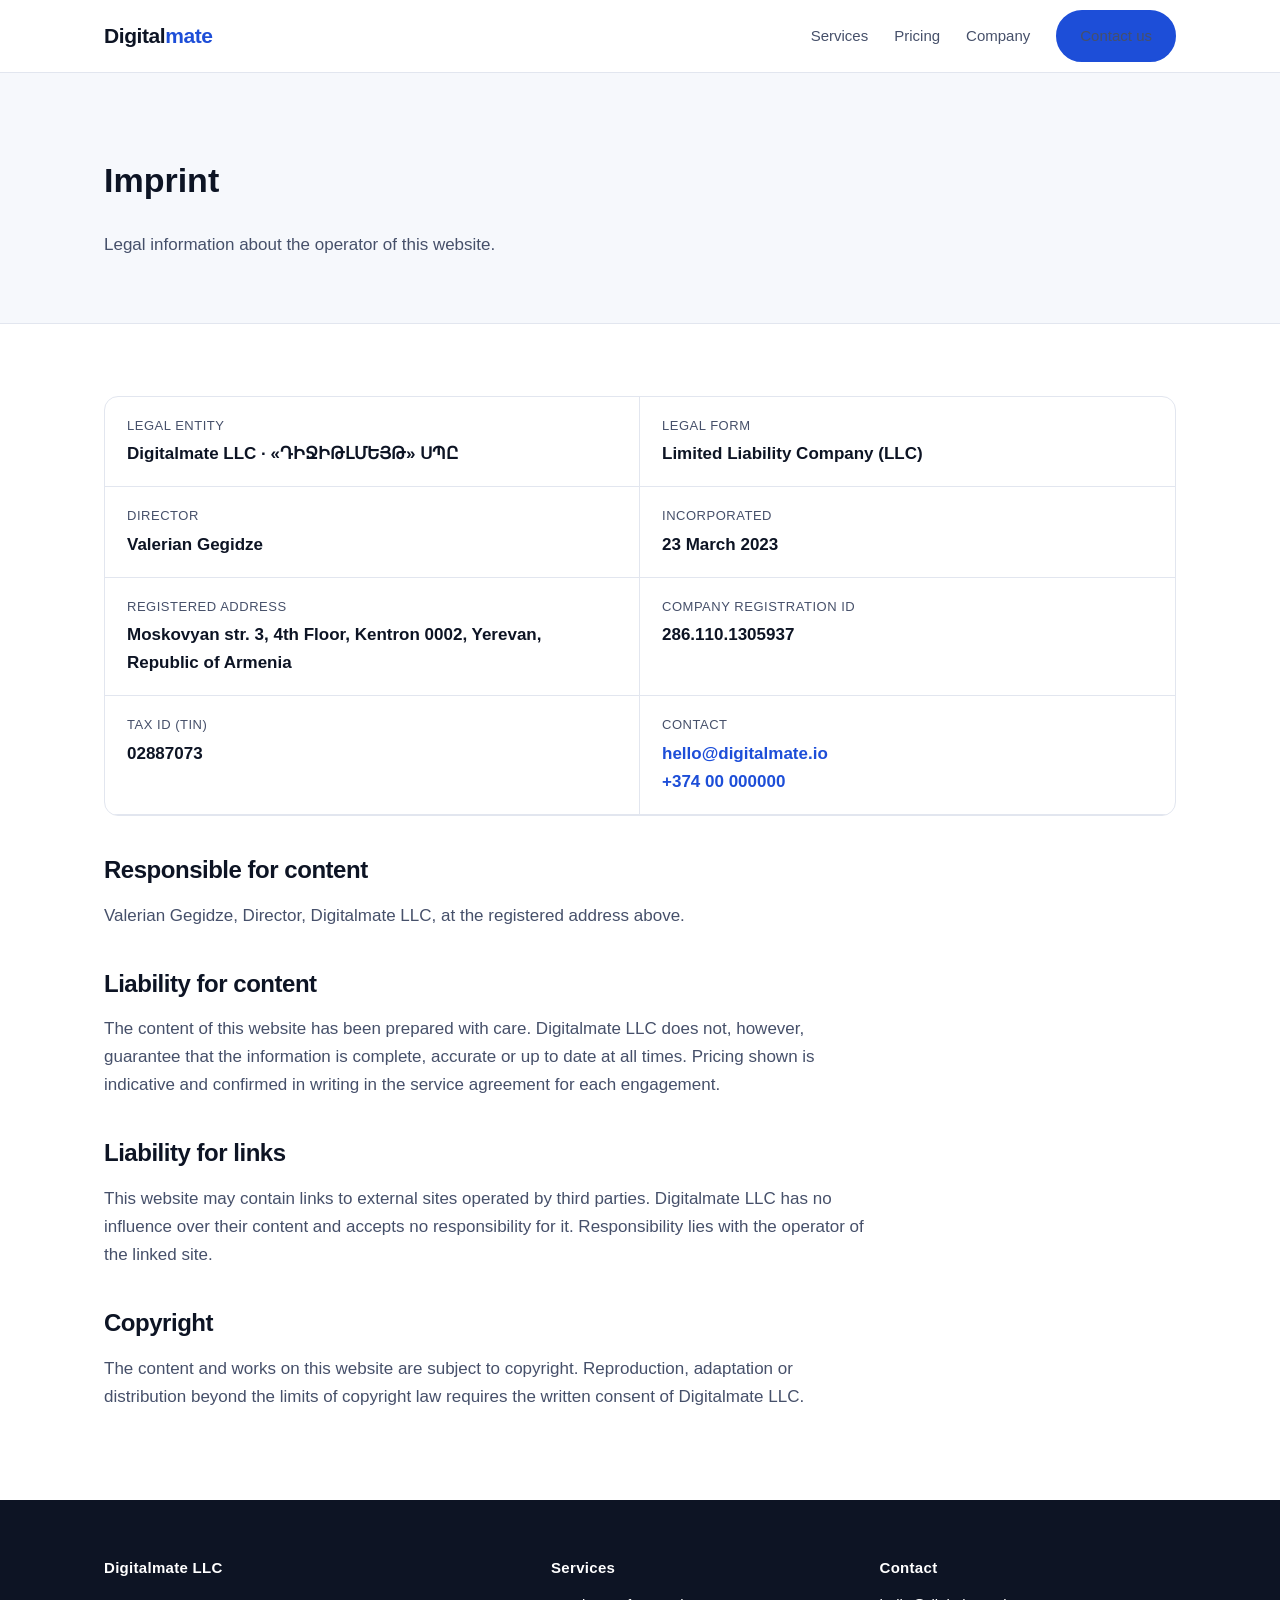
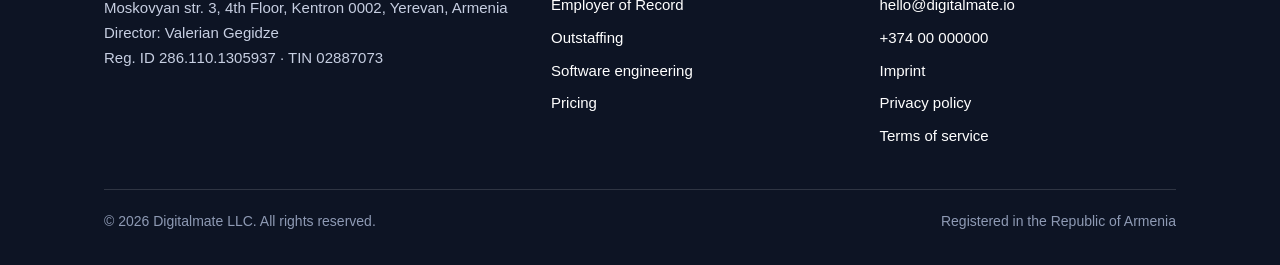
==== imprint.html @ 42991a8d "Digitalmate LLC website — preview build Static site: home (services, pricing, process, company detai" ====
<!DOCTYPE html>
<html lang="en">
<head>
<meta charset="utf-8">
<meta name="viewport" content="width=device-width, initial-scale=1">
<title>Imprint — Digitalmate LLC</title>
<meta name="description" content="Legal information for Digitalmate LLC: registered company details, director, address, registration ID and tax number in Yerevan, Armenia.">
<link rel="canonical" href="https://digitalmate.io/imprint.html">
<!-- PREVIEW ONLY: remove the next line before the site goes live on digitalmate.io -->
<meta name="robots" content="noindex, nofollow">
<link rel="stylesheet" href="styles.css">
</head>
<body>

<header class="site-header">
  <div class="wrap">
    <a class="logo" href="index.html">Digital<span>mate</span></a>
    <nav class="nav">
      <a href="index.html#services">Services</a>
      <a href="index.html#pricing">Pricing</a>
      <a href="index.html#company">Company</a>
      <a class="btn" href="index.html#contact">Contact us</a>
    </nav>
  </div>
</header>

<main>
  <div class="page-head">
    <div class="wrap">
      <h1>Imprint</h1>
      <p class="section-intro">Legal information about the operator of this website.</p>
    </div>
  </div>

  <section>
    <div class="wrap">
      <div class="details">
        <div>
          <span class="label">Legal entity</span>
          <span class="value">Digitalmate LLC · «ԴԻՋԻԹԼՄԵՅԹ» ՍՊԸ</span>
        </div>
        <div>
          <span class="label">Legal form</span>
          <span class="value">Limited Liability Company (LLC)</span>
        </div>
        <div>
          <span class="label">Director</span>
          <span class="value">Valerian Gegidze</span>
        </div>
        <div>
          <span class="label">Incorporated</span>
          <span class="value">23 March 2023</span>
        </div>
        <div>
          <span class="label">Registered address</span>
          <span class="value">Moskovyan str. 3, 4th Floor, Kentron 0002, Yerevan, Republic of Armenia</span>
        </div>
        <div>
          <span class="label">Company registration ID</span>
          <span class="value">286.110.1305937</span>
        </div>
        <div>
          <span class="label">Tax ID (TIN)</span>
          <span class="value">02887073</span>
        </div>
        <div>
          <span class="label">Contact</span>
          <span class="value">
            <a href="mailto:hello@digitalmate.io">hello@digitalmate.io</a><br>
            <a href="tel:+37400000000">+374 00 000000</a>
          </span>
        </div>
      </div>

      <div class="prose" style="margin-top:40px">
        <h2>Responsible for content</h2>
        <p>Valerian Gegidze, Director, Digitalmate LLC, at the registered address above.</p>

        <h2>Liability for content</h2>
        <p>
          The content of this website has been prepared with care. Digitalmate LLC does not, however,
          guarantee that the information is complete, accurate or up to date at all times. Pricing
          shown is indicative and confirmed in writing in the service agreement for each engagement.
        </p>

        <h2>Liability for links</h2>
        <p>
          This website may contain links to external sites operated by third parties. Digitalmate LLC
          has no influence over their content and accepts no responsibility for it. Responsibility
          lies with the operator of the linked site.
        </p>

        <h2>Copyright</h2>
        <p>
          The content and works on this website are subject to copyright. Reproduction, adaptation or
          distribution beyond the limits of copyright law requires the written consent of
          Digitalmate LLC.
        </p>
      </div>
    </div>
  </section>
</main>

<footer class="site-footer">
  <div class="wrap">
    <div class="footer-grid">
      <div>
        <h4>Digitalmate LLC</h4>
        <p>
          Moskovyan str. 3, 4th Floor, Kentron 0002, Yerevan, Armenia<br>
          Director: Valerian Gegidze<br>
          Reg. ID 286.110.1305937 · TIN 02887073
        </p>
      </div>
      <div>
        <h4>Services</h4>
        <ul>
          <li><a href="index.html#services">Employer of Record</a></li>
          <li><a href="index.html#services">Outstaffing</a></li>
          <li><a href="index.html#services">Software engineering</a></li>
          <li><a href="index.html#pricing">Pricing</a></li>
        </ul>
      </div>
      <div>
        <h4>Contact</h4>
        <ul>
          <li><a href="mailto:hello@digitalmate.io">hello@digitalmate.io</a></li>
          <li><a href="tel:+37400000000">+374 00 000000</a></li>
          <li><a href="imprint.html">Imprint</a></li>
          <li><a href="privacy.html">Privacy policy</a></li>
          <li><a href="terms.html">Terms of service</a></li>
        </ul>
      </div>
    </div>
    <div class="footer-bottom">
      <span>© 2026 Digitalmate LLC. All rights reserved.</span>
      <span>Registered in the Republic of Armenia</span>
    </div>
  </div>
</footer>

</body>
</html>
---- styles.css ----
/* Digitalmate LLC — static site
   One stylesheet, no frameworks, no build step. */

:root {
  --ink: #0d1424;
  --ink-soft: #46506a;
  --line: #e2e6ef;
  --bg: #ffffff;
  --bg-soft: #f6f8fc;
  --brand: #1d4ed8;
  --brand-dark: #1533a8;
  --accent: #0ea5a3;
  --radius: 14px;
  --wrap: 1120px;
}

* { box-sizing: border-box; }

html { scroll-behavior: smooth; }

body {
  margin: 0;
  background: var(--bg);
  color: var(--ink);
  font-family: -apple-system, BlinkMacSystemFont, "Segoe UI", Roboto, Helvetica, Arial, sans-serif;
  font-size: 17px;
  line-height: 1.65;
  -webkit-font-smoothing: antialiased;
}

img { max-width: 100%; display: block; }

a { color: var(--brand); }

.wrap {
  max-width: var(--wrap);
  margin: 0 auto;
  padding: 0 24px;
}

/* ---------- header ---------- */
.site-header {
  position: sticky;
  top: 0;
  z-index: 50;
  background: rgba(255, 255, 255, 0.94);
  backdrop-filter: saturate(180%) blur(8px);
  border-bottom: 1px solid var(--line);
}

.site-header .wrap {
  display: flex;
  align-items: center;
  justify-content: space-between;
  gap: 16px;
  min-height: 72px;
}

.logo {
  font-size: 21px;
  font-weight: 700;
  letter-spacing: -0.02em;
  color: var(--ink);
  text-decoration: none;
}

.logo span { color: var(--brand); }

.nav {
  display: flex;
  align-items: center;
  gap: 26px;
  flex-wrap: wrap;
}

.nav a {
  color: var(--ink-soft);
  text-decoration: none;
  font-size: 15px;
  font-weight: 500;
}

.nav a:hover { color: var(--ink); }

.btn {
  display: inline-block;
  padding: 12px 22px;
  border-radius: 999px;
  background: var(--brand);
  color: #fff;
  font-weight: 600;
  font-size: 15px;
  text-decoration: none;
  border: 2px solid var(--brand);
  transition: background .2s ease, border-color .2s ease;
}

.btn:hover { background: var(--brand-dark); border-color: var(--brand-dark); }

.btn-ghost {
  background: transparent;
  color: var(--brand);
}

.btn-ghost:hover { background: var(--bg-soft); color: var(--brand-dark); }

/* ---------- hero ---------- */
.hero {
  padding: 84px 0 64px;
  background: linear-gradient(180deg, #f7f9fe 0%, #ffffff 100%);
  border-bottom: 1px solid var(--line);
}

.hero h1 {
  margin: 0 0 18px;
  font-size: clamp(34px, 5vw, 52px);
  line-height: 1.1;
  letter-spacing: -0.03em;
}

.hero p.lede {
  margin: 0 0 28px;
  max-width: 660px;
  font-size: 19px;
  color: var(--ink-soft);
}

.hero-actions { display: flex; gap: 14px; flex-wrap: wrap; }

.eyebrow {
  display: inline-block;
  margin-bottom: 16px;
  padding: 6px 14px;
  border-radius: 999px;
  background: #e8f0ff;
  color: var(--brand-dark);
  font-size: 13px;
  font-weight: 600;
  letter-spacing: .02em;
}

/* ---------- sections ---------- */
section { padding: 72px 0; }

section.soft { background: var(--bg-soft); }

h2 {
  margin: 0 0 14px;
  font-size: clamp(26px, 3.4vw, 34px);
  line-height: 1.2;
  letter-spacing: -0.02em;
}

h3 { margin: 0 0 8px; font-size: 19px; }

.section-intro {
  max-width: 680px;
  color: var(--ink-soft);
  margin: 0 0 40px;
}

.grid {
  display: grid;
  gap: 24px;
  grid-template-columns: repeat(3, 1fr);
}

.grid-2 { grid-template-columns: repeat(2, 1fr); }

.card {
  background: #fff;
  border: 1px solid var(--line);
  border-radius: var(--radius);
  padding: 28px;
}

.card p { color: var(--ink-soft); margin: 0; }

.card .price {
  display: block;
  margin-top: 16px;
  padding-top: 16px;
  border-top: 1px solid var(--line);
  font-weight: 600;
  color: var(--ink);
}

.steps { counter-reset: step; }

.step { position: relative; padding-left: 54px; }

.step::before {
  counter-increment: step;
  content: counter(step);
  position: absolute;
  left: 0;
  top: 2px;
  width: 36px;
  height: 36px;
  border-radius: 50%;
  background: var(--brand);
  color: #fff;
  font-weight: 700;
  display: flex;
  align-items: center;
  justify-content: center;
}

/* ---------- pricing table ---------- */
.table-scroll { overflow-x: auto; }

table {
  width: 100%;
  border-collapse: collapse;
  min-width: 620px;
  background: #fff;
  border: 1px solid var(--line);
  border-radius: var(--radius);
  overflow: hidden;
}

th, td {
  text-align: left;
  padding: 16px 18px;
  border-bottom: 1px solid var(--line);
  vertical-align: top;
  font-size: 16px;
}

th { background: var(--bg-soft); font-size: 14px; letter-spacing: .02em; text-transform: uppercase; color: var(--ink-soft); }

tr:last-child td { border-bottom: none; }

/* ---------- company details ---------- */
.details {
  display: grid;
  gap: 0;
  grid-template-columns: repeat(2, 1fr);
  border: 1px solid var(--line);
  border-radius: var(--radius);
  overflow: hidden;
  background: #fff;
}

.details div {
  padding: 18px 22px;
  border-bottom: 1px solid var(--line);
  border-right: 1px solid var(--line);
}

.details div:nth-child(2n) { border-right: none; }

.details dt, .details .label {
  display: block;
  font-size: 13px;
  text-transform: uppercase;
  letter-spacing: .04em;
  color: var(--ink-soft);
  margin-bottom: 4px;
}

.details .value { font-weight: 600; }

.details a { text-decoration: none; }

/* ---------- CTA band with portrait ---------- */
.cta-band {
  background: var(--ink);
  color: #fff;
}

.cta-band .wrap {
  display: grid;
  grid-template-columns: 220px 1fr;
  gap: 40px;
  align-items: center;
}

.cta-band h2 { color: #fff; }

.cta-band p {
  color: #c7cfe2;
  max-width: 560px;
  margin: 0 0 24px;
}

.cta-photo {
  width: 220px;
  height: 220px;
  border-radius: 50%;
  object-fit: cover;
  border: 4px solid rgba(255, 255, 255, .16);
}

.cta-person {
  margin-top: 20px;
  font-size: 15px;
  color: #8e9ab4;
}

.cta-person strong { color: #fff; display: block; font-size: 17px; }

.cta-band .btn { border-color: #fff; background: #fff; color: var(--ink); }
.cta-band .btn:hover { background: #e8f0ff; border-color: #e8f0ff; color: var(--ink); }

@media (max-width: 760px) {
  .cta-band .wrap { grid-template-columns: 1fr; text-align: left; }
  .cta-photo { width: 150px; height: 150px; }
}

/* ---------- footer ---------- */
.site-footer {
  background: var(--ink);
  color: #c7cfe2;
  padding: 56px 0 32px;
  font-size: 15px;
}

.site-footer a { color: #fff; text-decoration: none; }
.site-footer a:hover { text-decoration: underline; }

.footer-grid {
  display: grid;
  grid-template-columns: 1.4fr 1fr 1fr;
  gap: 32px;
  margin-bottom: 32px;
}

.site-footer h4 {
  margin: 0 0 12px;
  color: #fff;
  font-size: 15px;
  letter-spacing: .02em;
}

.site-footer ul { list-style: none; margin: 0; padding: 0; }
.site-footer li { margin-bottom: 8px; }

.footer-bottom {
  border-top: 1px solid rgba(255, 255, 255, .14);
  padding-top: 20px;
  display: flex;
  justify-content: space-between;
  gap: 16px;
  flex-wrap: wrap;
  font-size: 14px;
  color: #8e9ab4;
}

/* ---------- legal pages ---------- */
.page-head {
  padding: 56px 0 24px;
  border-bottom: 1px solid var(--line);
  background: var(--bg-soft);
}

.prose { max-width: 760px; }
.prose h2 { margin-top: 40px; font-size: 24px; }
.prose p, .prose li { color: var(--ink-soft); }

/* ---------- responsive ---------- */
@media (max-width: 900px) {
  .grid, .grid-2 { grid-template-columns: 1fr; }
  .footer-grid { grid-template-columns: 1fr; }
  .details { grid-template-columns: 1fr; }
  .details div { border-right: none; }
  section { padding: 56px 0; }
  .hero { padding: 56px 0 44px; }
  .nav { gap: 16px; }
  .nav .btn { padding: 10px 16px; }
}

@media (max-width: 560px) {
  .site-header .wrap { flex-direction: column; align-items: flex-start; padding-top: 12px; padding-bottom: 12px; }
  body { font-size: 16px; }
}
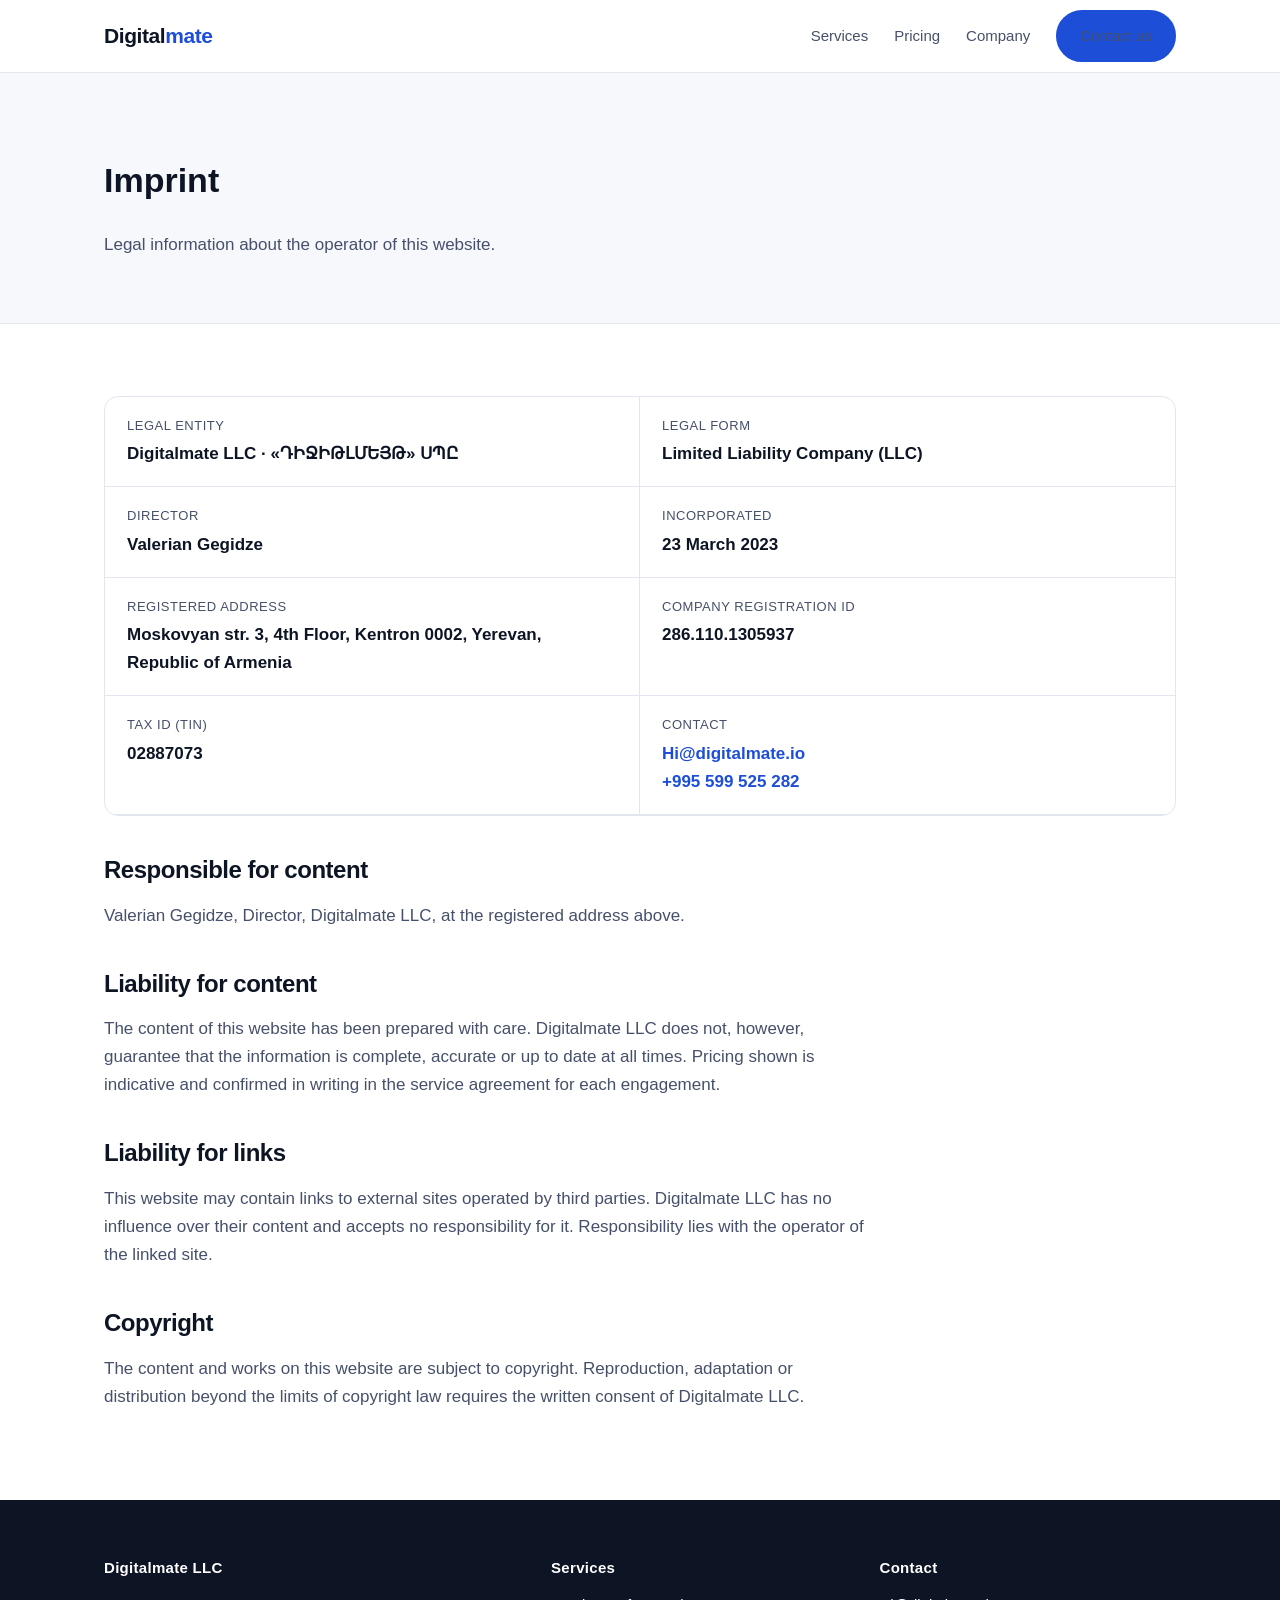
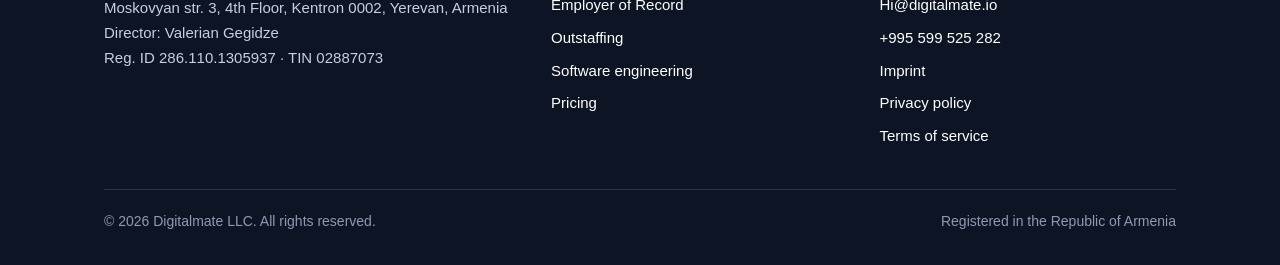
==== commit 8aebffa3: "Add real contact details Company: Hi@digitalmate.io, +995 599 525 282 on every page. CTA band uses v" ====
--- a/imprint.html
+++ b/imprint.html
@@ -66,8 +66,8 @@
         <div>
           <span class="label">Contact</span>
           <span class="value">
-            <a href="mailto:hello@digitalmate.io">hello@digitalmate.io</a><br>
-            <a href="tel:+37400000000">+374 00 000000</a>
+            <a href="mailto:Hi@digitalmate.io">Hi@digitalmate.io</a><br>
+            <a href="tel:+995599525282">+995 599 525 282</a>
           </span>
         </div>
       </div>
@@ -124,8 +124,8 @@
       <div>
         <h4>Contact</h4>
         <ul>
-          <li><a href="mailto:hello@digitalmate.io">hello@digitalmate.io</a></li>
-          <li><a href="tel:+37400000000">+374 00 000000</a></li>
+          <li><a href="mailto:Hi@digitalmate.io">Hi@digitalmate.io</a></li>
+          <li><a href="tel:+995599525282">+995 599 525 282</a></li>
           <li><a href="imprint.html">Imprint</a></li>
           <li><a href="privacy.html">Privacy policy</a></li>
           <li><a href="terms.html">Terms of service</a></li>
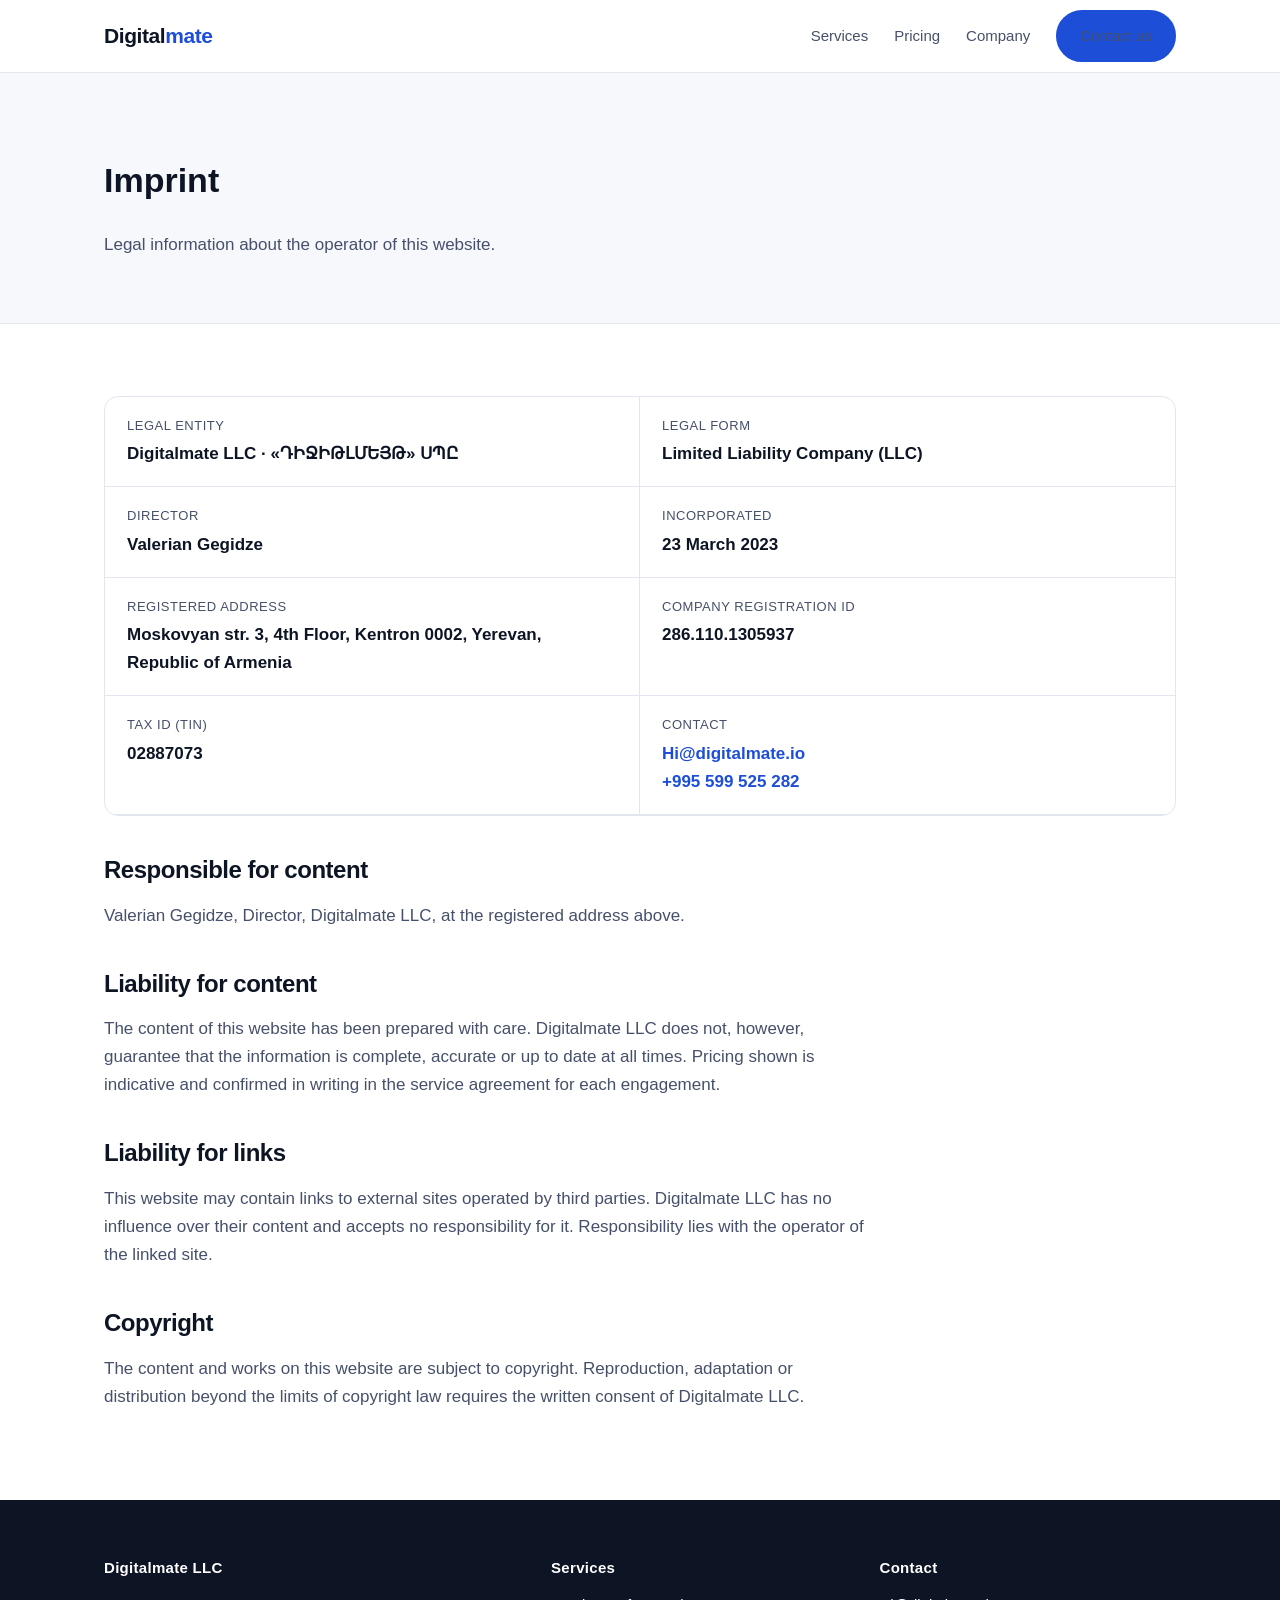
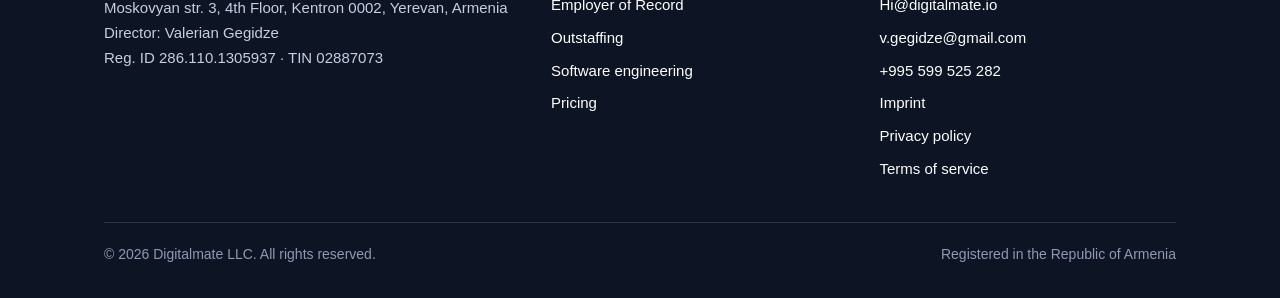
==== commit 3dac9409: "Show both email addresses in contact and footers Co-Authored-By: Claude Opus 5 <noreply@anthropic.co" ====
--- a/imprint.html
+++ b/imprint.html
@@ -125,6 +125,7 @@
         <h4>Contact</h4>
         <ul>
           <li><a href="mailto:Hi@digitalmate.io">Hi@digitalmate.io</a></li>
+          <li><a href="mailto:v.gegidze@gmail.com">v.gegidze@gmail.com</a></li>
           <li><a href="tel:+995599525282">+995 599 525 282</a></li>
           <li><a href="imprint.html">Imprint</a></li>
           <li><a href="privacy.html">Privacy policy</a></li>
